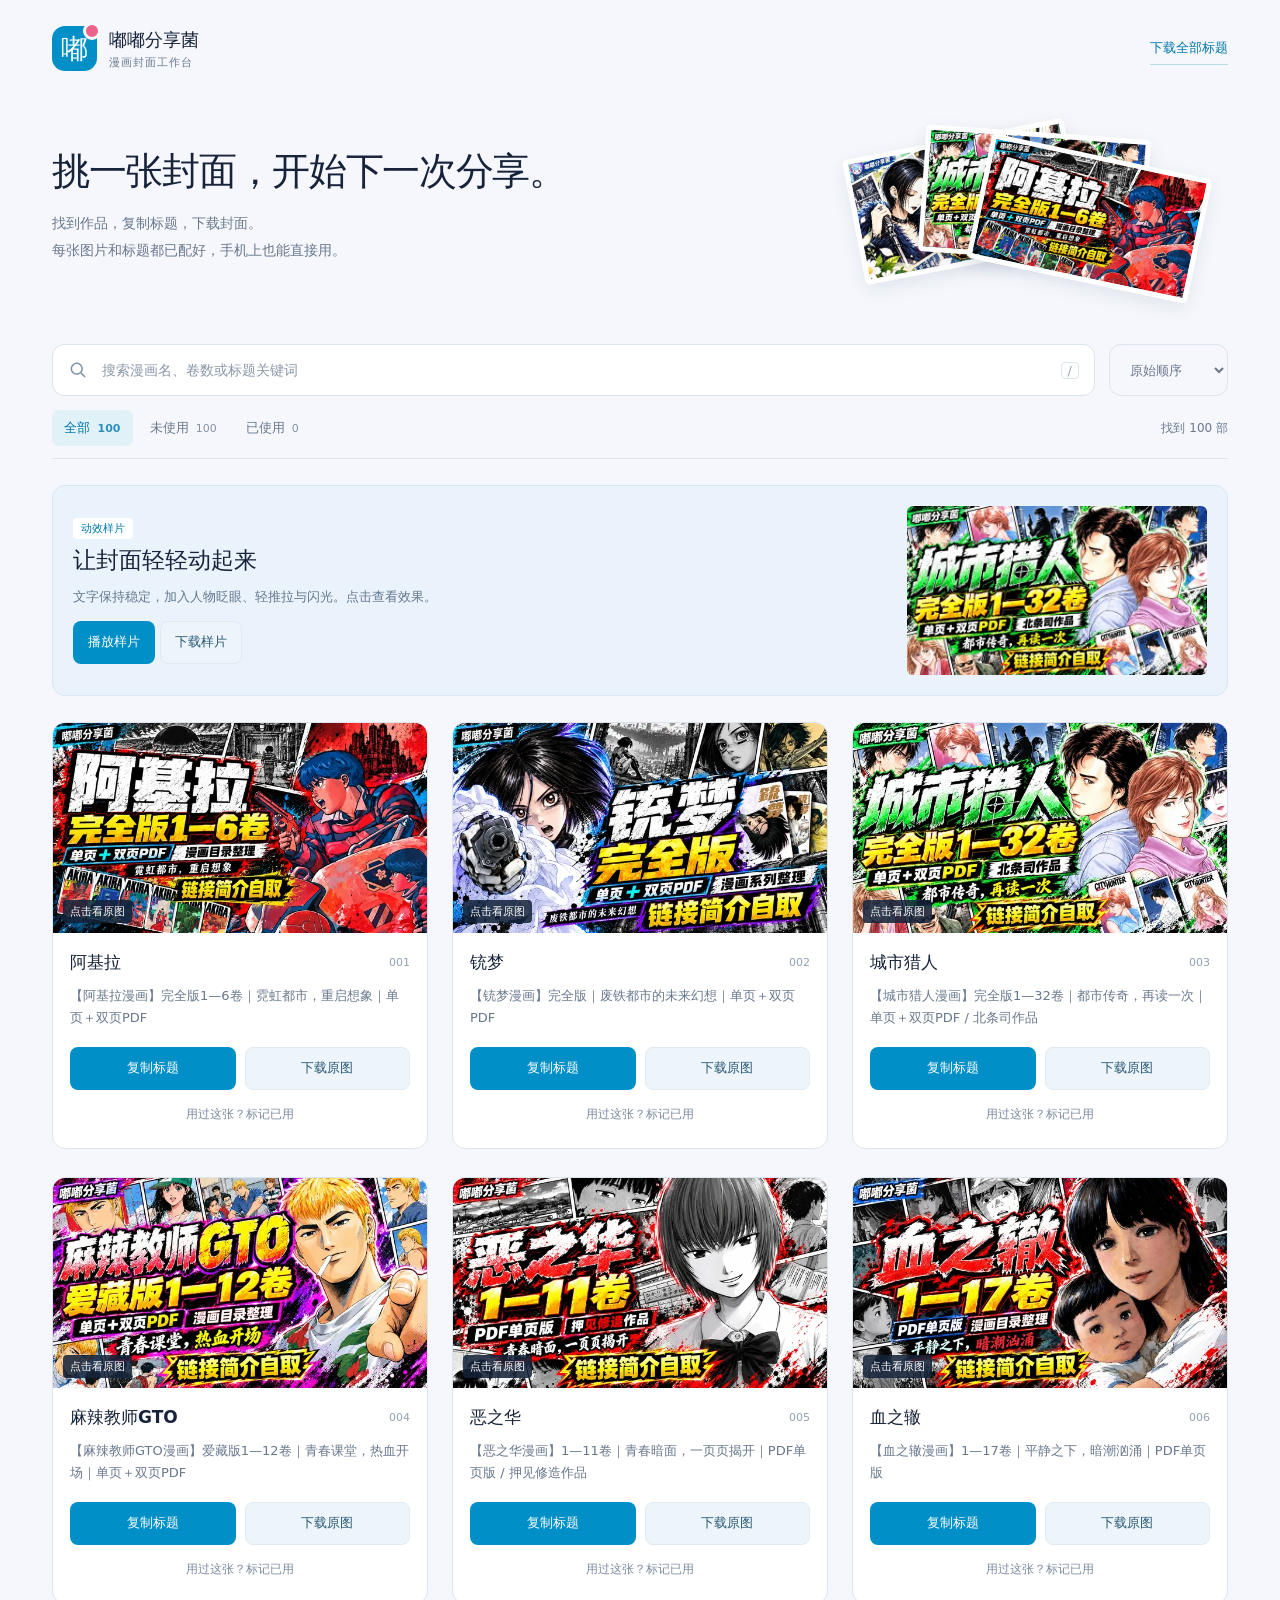
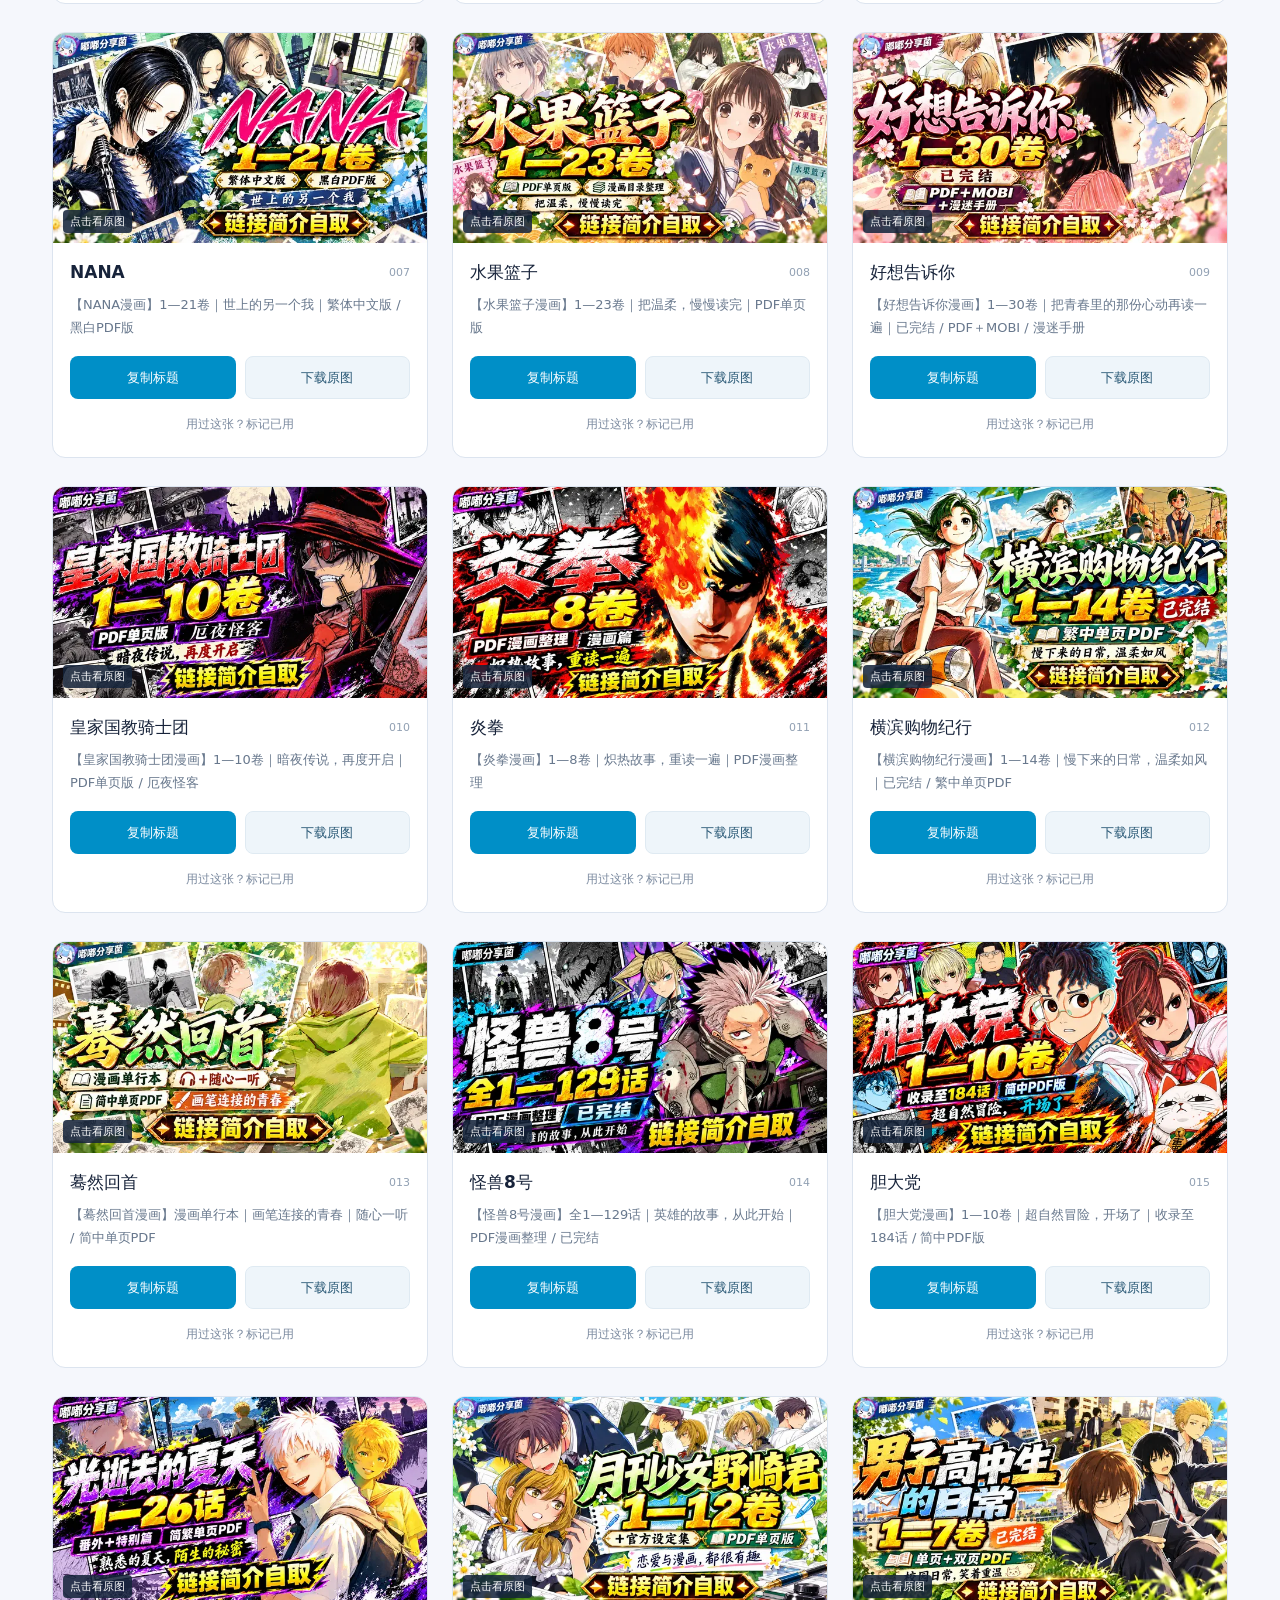
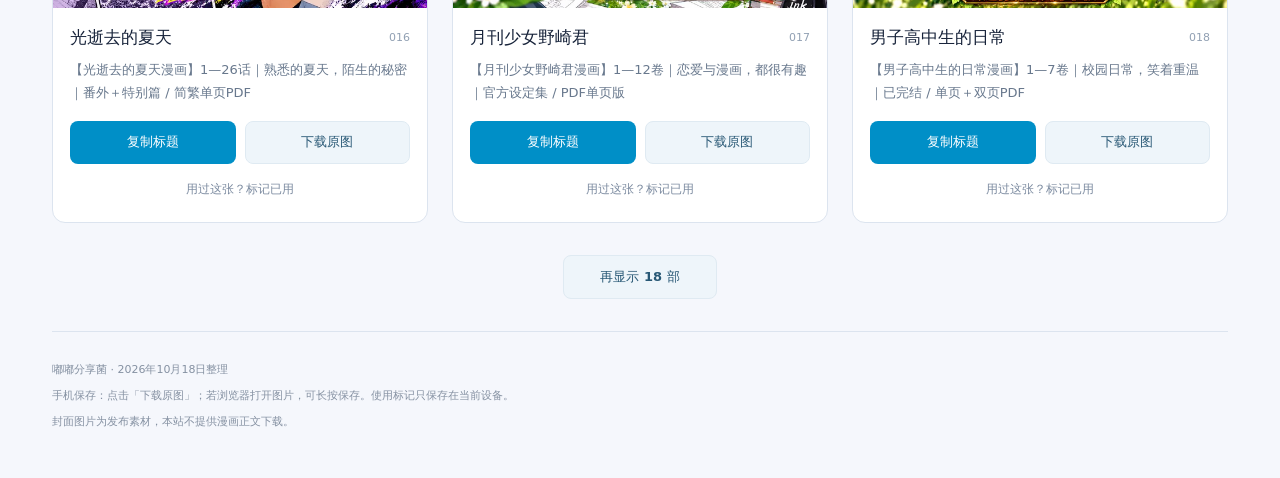
==== index.html @ 1d95ffb0 "Publish comic cover library backup" ====
<!doctype html>
<html lang="zh-CN">
<head>
  <meta charset="utf-8">
  <meta name="viewport" content="width=device-width,initial-scale=1,viewport-fit=cover">
  <meta name="theme-color" content="#f5f7fc">
  <meta name="description" content="嘟嘟分享菌的漫画封面工作台：查找漫画封面、下载高清原图、一键复制发布标题。">
  <title>漫画封面库 · 嘟嘟分享菌</title>
  <link rel="icon" href="icon.svg" type="image/svg+xml">
  <link rel="stylesheet" href="styles.css">
</head>
<body>
  <header class="masthead">
    <a class="brand" href="./" aria-label="漫画封面库首页"><span class="brand-mark" aria-hidden="true">嘟</span><span>嘟嘟分享菌<small>漫画封面工作台</small></span></a>
    <a class="text-link" href="titles.txt" download="100部漫画标题.txt">下载全部标题</a>
  </header>
  <main>
    <section class="intro" aria-labelledby="page-title">
      <div><h1 id="page-title">挑一张封面，<br class="mobile-break">开始下一次分享。</h1><p>找到作品，复制标题，下载封面。<br>每张图片和标题都已配好，手机上也能直接用。</p></div>
      <div class="cover-stack" aria-hidden="true"><img src="previews/007.webp" alt=""><img src="previews/003.webp" alt=""><img src="previews/001.webp" alt=""></div>
    </section>
    <section class="toolbox" aria-label="查找和筛选">
      <div class="search-row"><label class="searchbox"><svg viewBox="0 0 24 24" aria-hidden="true"><circle cx="10.5" cy="10.5" r="6.5"/><path d="m15.5 15.5 5 5"/></svg><input id="search" type="search" placeholder="搜索漫画名、卷数或标题关键词" aria-label="搜索漫画名或标题" autocomplete="off"><kbd>/</kbd></label><label class="sort"><span class="sr-only">排序方式</span><select id="sort"><option value="original">原始顺序</option><option value="name">按名称排序</option></select></label></div>
      <div class="filter-row"><div class="tabs" role="group" aria-label="使用状态"><button data-filter="all" class="active" aria-pressed="true">全部 <span id="all-count">100</span></button><button data-filter="unused" aria-pressed="false">未使用 <span id="unused-count">100</span></button><button data-filter="used" aria-pressed="false">已使用 <span id="used-count">0</span></button></div><span id="result-count" role="status" aria-live="polite">正在载入素材…</span></div>
    </section>
    <section id="motion-section" class="motion-section" hidden aria-labelledby="motion-heading"><div><span class="sample-tag">动效样片</span><h2 id="motion-heading">让封面轻轻动起来</h2><p>文字保持稳定，加入人物眨眼、轻推拉与闪光。点击查看效果。</p><button id="open-motion" class="btn primary">播放样片</button> <a class="btn secondary" href="videos/city-hunter-motion.mp4" download="城市猎人_动态封面样片.mp4">下载样片</a></div><video id="sample-thumb" src="videos/city-hunter-motion.mp4" poster="previews/003.webp" muted playsinline preload="none" aria-label="城市猎人动态封面样片"></video></section>
    <section id="gallery" class="gallery" aria-label="漫画封面与标题"><p class="loading">正在打开封面库…</p></section>
    <div id="empty" class="empty" hidden><h2>没有找到这部漫画</h2><p>试试作品名中的几个字，或清除筛选后再找。</p><button id="reset" class="btn primary">显示全部封面</button></div>
    <div class="load-area"><button id="load-more" class="btn secondary" hidden>再显示 18 部</button></div>
    <footer><p>嘟嘟分享菌 · 2026年10月18日整理</p><p>手机保存：点击「下载原图」；若浏览器打开图片，可长按保存。使用标记只保存在当前设备。</p><p>封面图片为发布素材，本站不提供漫画正文下载。</p></footer>
  </main>
  <dialog id="detail" aria-labelledby="detail-name"><div class="dialog-top"><h2 id="detail-name"></h2><button class="close" id="close-detail" aria-label="关闭大图">×</button></div><div class="detail-image-wrap"><img id="detail-image" alt=""></div><div class="detail-body"><p class="field-label">发布标题</p><textarea id="detail-title" rows="3" readonly aria-label="发布标题"></textarea><div class="detail-actions"><button id="detail-copy" class="btn primary">复制标题</button><a id="detail-download" class="btn secondary" download>下载原图</a><button id="detail-used" class="btn quiet">标记已用</button></div><p class="detail-hint" id="detail-meta"></p><p class="detail-hint">如果无法一键复制，可长按上面的标题手动复制。</p></div></dialog>
  <dialog id="motion-dialog" aria-labelledby="motion-title"><div class="dialog-top"><h2 id="motion-title">城市猎人 · 动态封面样片</h2><button class="close" id="close-motion" aria-label="关闭样片">×</button></div><video id="motion-video" controls playsinline preload="none" poster="previews/003.webp"><source src="videos/city-hunter-motion.mp4" type="video/mp4"></video><div class="detail-body"><p>保留原封面信息，用局部眨眼与轻动效呈现。</p><a class="btn primary" href="videos/city-hunter-motion.mp4" download="城市猎人_动态封面样片.mp4">下载 MP4 样片</a></div></dialog>
  <div id="toast" class="toast" role="status" aria-live="polite"></div>
  <script src="app.js" defer></script>
</body>
</html>
---- styles.css ----
:root{--paper:#f5f7fc;--ink:#17233a;--muted:#69788d;--blue:#008fc7;--blue-dark:#0077a8;--line:#dce4ef;--pink:#ed628b;--white:#fff;font-family:"Microsoft YaHei","PingFang SC","Noto Sans CJK SC",system-ui,sans-serif;color:var(--ink);background:var(--paper);font-synthesis:none}*{box-sizing:border-box}body{margin:0}a{color:inherit}button,input,select,textarea{font:inherit}button,a,input,select,textarea{-webkit-tap-highlight-color:transparent}button,a{touch-action:manipulation}button{cursor:pointer}button:disabled{opacity:.6;cursor:progress}button:focus-visible,a:focus-visible,input:focus-visible,select:focus-visible,textarea:focus-visible{outline:3px solid #58b7e3;outline-offset:3px}button{color:inherit}.masthead{max-width:1240px;margin:auto;display:flex;align-items:center;justify-content:space-between;padding:26px 32px}.brand{text-decoration:none;display:flex;gap:12px;align-items:center;font-size:18px;font-weight:750}.brand small{display:block;font-size:11px;font-weight:500;color:var(--muted);margin-top:3px;letter-spacing:1px}.brand-mark{display:grid;place-items:center;width:45px;height:45px;border-radius:13px;background:var(--blue);color:white;font-size:27px;position:relative}.brand-mark:after{content:"";width:12px;height:12px;border:3px solid var(--paper);border-radius:50%;background:var(--pink);position:absolute;right:-4px;top:-4px}.text-link{font-size:13px;color:var(--blue-dark);text-decoration:none;border-bottom:1px solid #b9dce9;padding:7px 0}main{max-width:1240px;margin:auto;padding:0 32px}.intro{display:flex;align-items:center;justify-content:space-between;padding:26px 0 45px;gap:32px;overflow:hidden}.intro h1{font-size:clamp(27px,3vw,40px);letter-spacing:-1.3px;line-height:1.45;margin:0 0 12px;font-weight:850}.intro p{font-size:14px;line-height:1.9;color:var(--muted);margin:0}.mobile-break{display:none}.cover-stack{width:350px;height:160px;position:relative;margin-right:26px}.cover-stack img{width:225px;aspect-ratio:16/9;object-fit:cover;border:5px solid white;border-radius:5px;position:absolute;box-shadow:0 6px 18px #22375318;top:15px}.cover-stack img:nth-child(1){left:0;transform:rotate(-11deg)}.cover-stack img:nth-child(2){left:70px;top:9px;transform:rotate(4deg)}.cover-stack img:nth-child(3){left:125px;top:32px;transform:rotate(12deg)}.toolbox{position:sticky;top:0;z-index:4;padding:16px 0 12px;background:var(--paper);border-bottom:1px solid var(--line);margin-bottom:26px}.search-row{display:flex;gap:14px}.searchbox{display:flex;align-items:center;gap:12px;flex:1;background:#fff;border:1px solid var(--line);border-radius:12px;padding:0 15px;min-width:0}.searchbox:focus-within{border-color:var(--blue)}.searchbox svg{width:20px;height:20px;stroke:#7c8fa6;stroke-width:1.8;fill:none;flex-shrink:0}.searchbox input{width:100%;border:0;outline:none;background:transparent;height:50px;min-width:0;color:var(--ink);font-size:14px}.searchbox input::placeholder{color:#8a97a8}.searchbox kbd{border:1px solid var(--line);padding:0 6px;color:#9aa6b8;border-radius:4px;font-family:inherit;font-size:13px}.sort select{height:52px;background:var(--paper);border:1px solid var(--line);border-radius:12px;padding:0 16px;font-size:13px;color:var(--muted);max-width:140px}.filter-row{display:flex;justify-content:space-between;align-items:center;margin-top:14px;gap:12px}.tabs{display:flex;gap:5px}.tabs button{background:transparent;border:0;padding:9px 12px;border-radius:7px;font-size:13px;color:var(--muted);white-space:nowrap}.tabs button.active{background:#e1f1f8;color:var(--blue-dark);font-weight:750}.tabs span{font-size:11px;opacity:.8;margin-left:3px}#result-count{font-size:12px;color:var(--muted);white-space:nowrap}.gallery{display:grid;grid-template-columns:repeat(3,minmax(0,1fr));gap:28px 24px}.card{background:white;border:1px solid var(--line);border-radius:13px;overflow:hidden}.cover-open{border:0;background:#e5eaf3;padding:0;display:block;width:100%;aspect-ratio:16/9;position:relative}.cover-open img{display:block;width:100%;height:100%;object-fit:contain}.image-badge{position:absolute;left:10px;bottom:10px;background:#14233adc;color:white;font-size:11px;border-radius:4px;padding:4px 7px}.used-badge{background:#117e65ed}.card-body{padding:17px}.card-heading{display:flex;gap:12px;align-items:center;justify-content:space-between;margin-bottom:9px}.card h2{font-size:17px;margin:0;font-weight:800;line-height:1.5}.card-index{font-size:11px;color:#91a0b3}.card-title{font-size:13px;line-height:1.75;color:#68788d;margin:0 0 16px;min-height:46px;display:-webkit-box;-webkit-line-clamp:2;-webkit-box-orient:vertical;overflow:hidden;user-select:text}.card-actions{display:grid;grid-template-columns:1fr 1fr;gap:9px}.btn{border-radius:8px;min-height:43px;padding:11px 14px;display:inline-flex;align-items:center;justify-content:center;text-decoration:none;border:1px solid transparent;font-size:13px;font-weight:700;line-height:1.4}.primary{background:var(--blue);color:#fff}.primary:hover{background:var(--blue-dark)}.secondary{background:#eef5fa;color:#285875;border-color:#dfeaf2}.secondary:hover{background:#e1eef7}.quiet{background:white;border-color:var(--line);color:var(--muted)}.mark-used{display:block;width:100%;margin-top:9px;min-height:32px;font-size:12px;background:transparent;border:0;color:#7c8ba0}.mark-used[aria-pressed=true]{color:#117e65}.load-area{text-align:center;margin:32px 0}.load-area .btn{padding:12px 36px}.empty{text-align:center;padding:55px 20px}.empty h2{font-size:22px}.empty p{font-size:14px;color:var(--muted);line-height:1.7}footer{padding:22px 0 40px;border-top:1px solid var(--line);color:#8591a2;font-size:11px;line-height:1.8}footer p{margin:6px 0}dialog{border:0;border-radius:15px;padding:0;width:min(1000px,calc(100% - 32px));max-height:calc(100dvh - 32px);color:var(--ink);box-shadow:0 25px 100px #0003}dialog::backdrop{background:#132139b8}.dialog-top{display:flex;align-items:center;justify-content:space-between;padding:15px 20px;gap:18px;background:#fff;position:sticky;top:0;z-index:2}.dialog-top h2{font-size:17px;margin:0}.close{font-size:28px;line-height:1;display:grid;place-items:center;min-width:36px;min-height:36px;border:0;border-radius:50%;background:#eff3f9;color:#5b6c83}.detail-image-wrap{background:#102035}#detail-image{width:100%;display:block;max-height:65vh;object-fit:contain}.detail-body{padding:20px;background:white}.field-label{margin:0 0 8px;font-size:12px;color:var(--muted)}#detail-title{width:100%;font-size:15px;line-height:1.8;background:#f5f7fc;padding:12px;border:1px solid var(--line);border-radius:8px;resize:vertical;color:var(--ink);user-select:text}.detail-actions{display:flex;gap:10px;margin-top:14px;flex-wrap:wrap}.detail-hint{font-size:11px;line-height:1.8;color:var(--muted);margin:12px 0 0}.toast{position:fixed;bottom:max(30px,env(safe-area-inset-bottom));left:50%;transform:translate(-50%,15px);background:#17233af5;color:white;font-size:13px;padding:13px 22px;border-radius:10px;z-index:50;opacity:0;pointer-events:none;transition:opacity .15s,transform .15s;max-width:calc(100% - 32px);text-align:center}.toast.show{opacity:1;transform:translate(-50%,0)}.sr-only{position:absolute;width:1px;height:1px;margin:-1px;clip:rect(0,0,0,0);overflow:hidden}.motion-section{background:#eaf2fb;border:1px solid #d8e6f5;border-radius:13px;padding:20px;display:grid;grid-template-columns:1fr 300px;gap:25px;align-items:center;margin:0 0 26px}.motion-section[hidden]{display:none}.motion-section h2{font-size:23px;margin:9px 0}.motion-section p{font-size:13px;color:#62788e;line-height:1.8;margin:0 0 13px}.sample-tag{font-size:11px;background:white;padding:4px 8px;border-radius:4px;color:var(--blue-dark)}.motion-section video{width:100%;border-radius:6px;aspect-ratio:16/9;object-fit:contain}#motion-video{display:block;width:100%;max-height:65vh;background:#111}.loading{padding:40px 0;color:var(--muted);font-size:14px}
@media(max-width:960px){.gallery{grid-template-columns:repeat(2,minmax(0,1fr))}.cover-stack{width:270px;transform:scale(.85);transform-origin:right center;margin-left:-70px}.intro h1{font-size:31px}.intro{gap:0}.motion-section{grid-template-columns:1fr 250px}}
@media(max-width:600px){.masthead{padding:20px 18px 12px}.brand{font-size:15px;gap:9px}.brand small{font-size:10px;letter-spacing:0}.brand-mark{width:37px;height:37px;border-radius:11px;font-size:23px}.text-link{font-size:11px}main{padding:0 16px}.intro{padding:22px 2px 23px}.intro h1{font-size:28px;line-height:1.5;letter-spacing:-.7px;margin-bottom:10px}.intro p{font-size:12px;line-height:1.8}.mobile-break{display:block}.cover-stack{display:none}.toolbox{padding:12px 0 10px;margin-bottom:18px}.search-row{gap:7px}.searchbox{padding:0 11px;gap:8px;border-radius:10px}.searchbox input{height:46px;font-size:12px}.searchbox svg{width:18px;height:18px}.searchbox kbd{display:none}.sort select{height:48px;max-width:92px;font-size:11px;padding:0 6px;border-radius:10px}.filter-row{margin-top:9px;gap:5px}.tabs{gap:1px}.tabs button{font-size:12px;padding:8px 9px}.tabs span{font-size:10px;margin-left:2px}#result-count{font-size:10px}.gallery{grid-template-columns:1fr;gap:19px}.card{border-radius:12px}.card-body{padding:16px}.card-title{min-height:0;font-size:13px}.card h2{font-size:18px}.card-actions .btn{min-height:45px;font-size:14px}.mark-used{min-height:35px}.image-badge{font-size:10px;bottom:8px;left:8px}.motion-section{grid-template-columns:1fr;padding:16px;gap:14px}.motion-section h2{font-size:21px}.motion-section video{display:none}dialog{width:calc(100% - 16px);max-height:calc(100dvh - 20px);border-radius:12px}.dialog-top{padding:12px 14px}.detail-body{padding:15px}.detail-actions{display:grid;grid-template-columns:1fr 1fr}.detail-actions .quiet{grid-column:1 / -1}.detail-actions .btn{font-size:14px}#detail-title{font-size:14px}.detail-hint{font-size:10px}footer{padding-bottom:25px}}
[hidden]{display:none!important}
@media(prefers-reduced-motion:reduce){*{scroll-behavior:auto!important;transition:none!important;animation:none!important}}
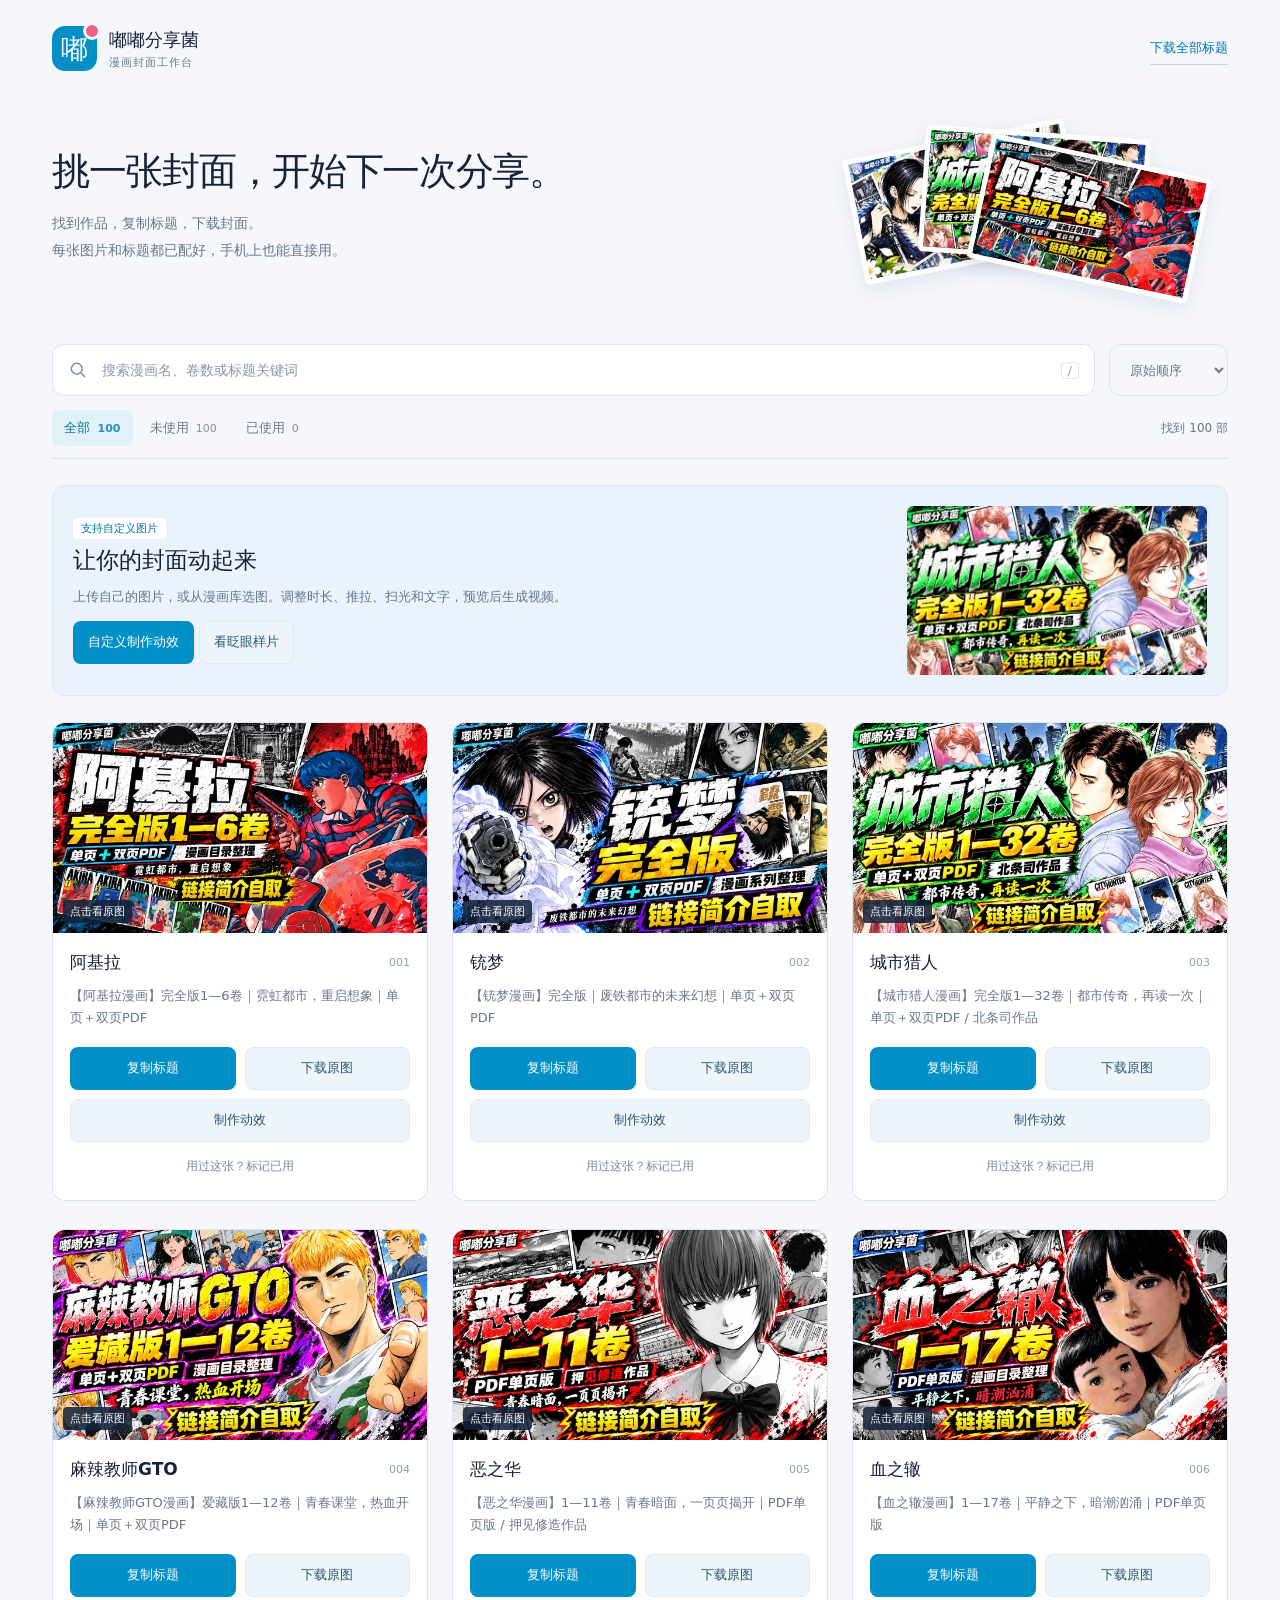
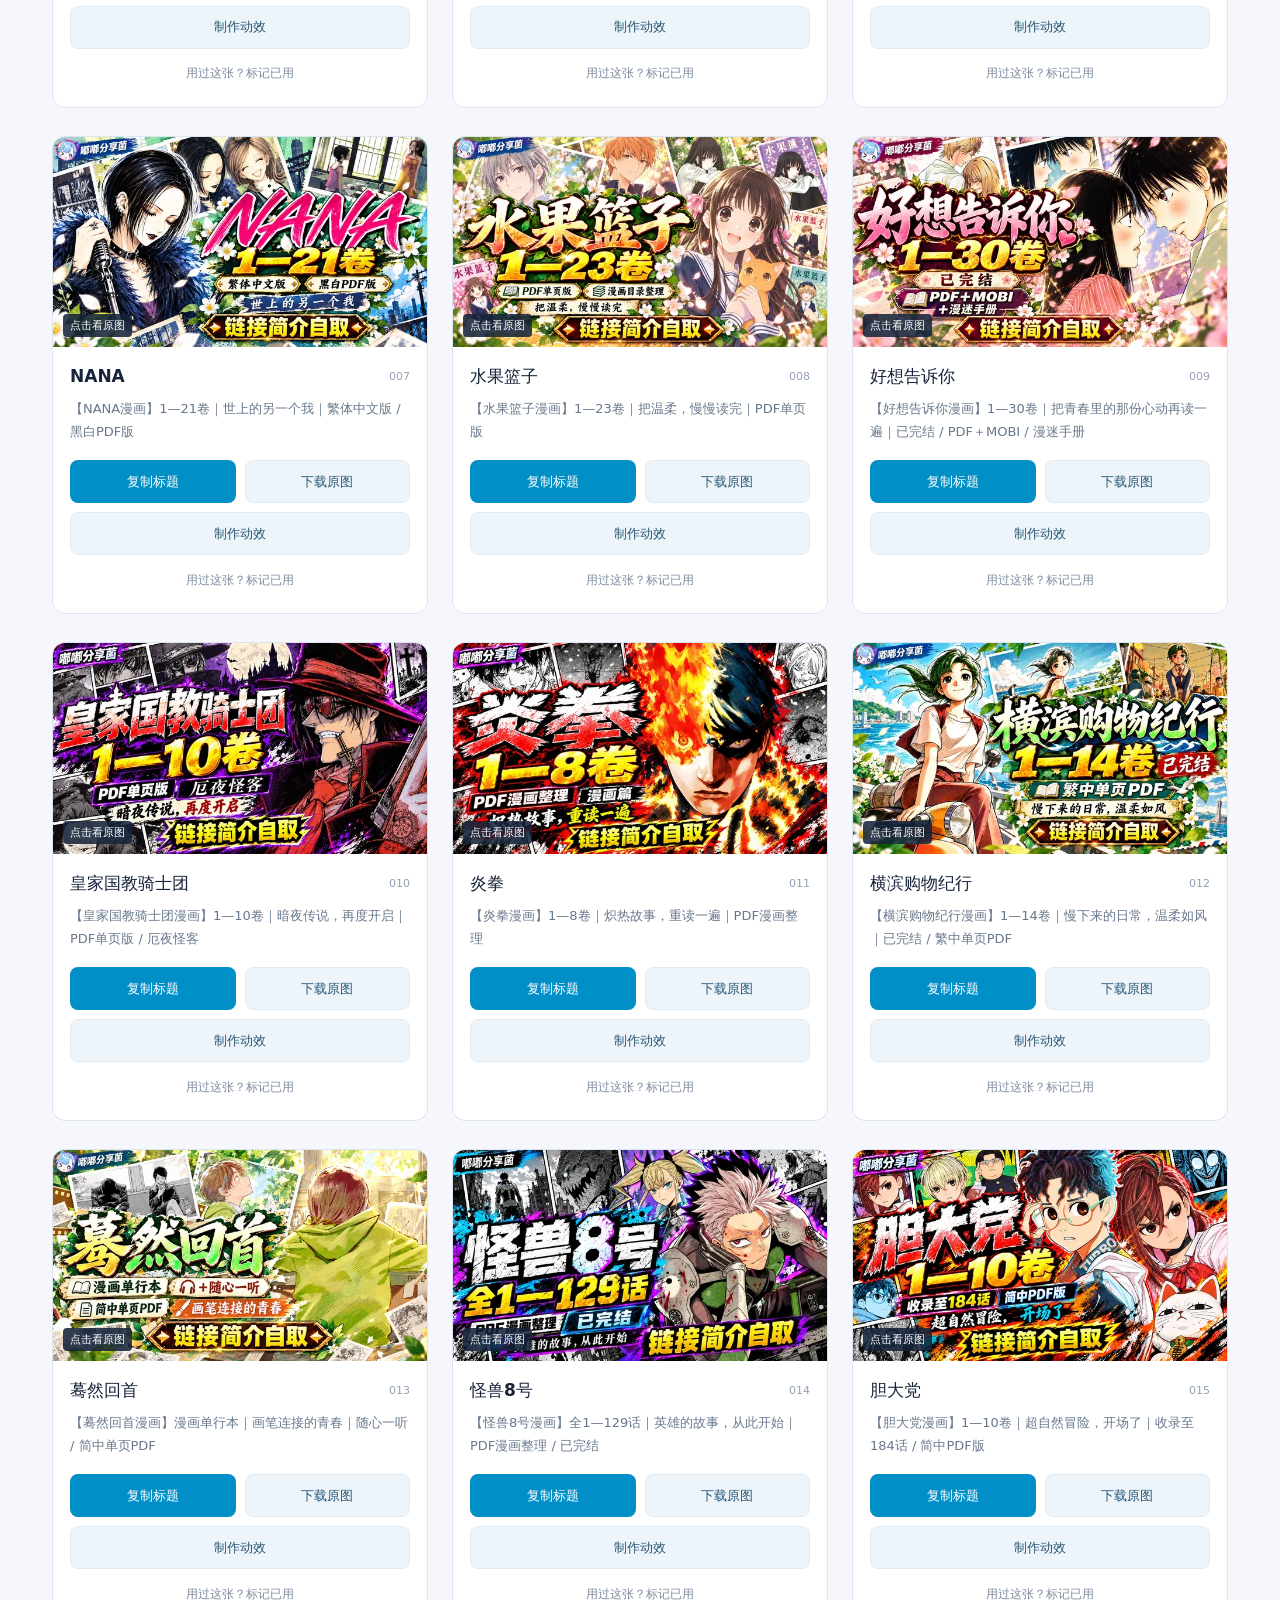
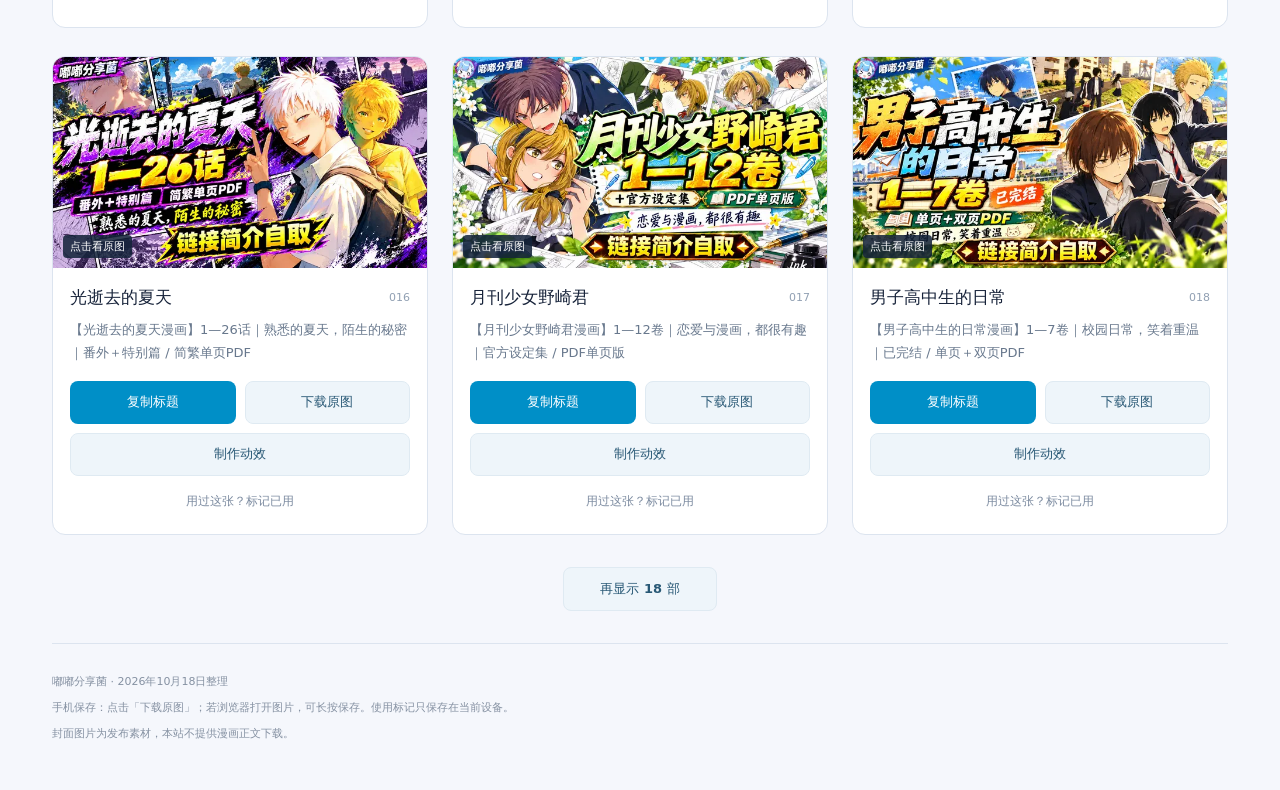
==== commit 4b8345e6: "Add configurable local image motion maker" ====
--- a/index.html
+++ b/index.html
@@ -23,15 +23,15 @@
       <div class="search-row"><label class="searchbox"><svg viewBox="0 0 24 24" aria-hidden="true"><circle cx="10.5" cy="10.5" r="6.5"/><path d="m15.5 15.5 5 5"/></svg><input id="search" type="search" placeholder="搜索漫画名、卷数或标题关键词" aria-label="搜索漫画名或标题" autocomplete="off"><kbd>/</kbd></label><label class="sort"><span class="sr-only">排序方式</span><select id="sort"><option value="original">原始顺序</option><option value="name">按名称排序</option></select></label></div>
       <div class="filter-row"><div class="tabs" role="group" aria-label="使用状态"><button data-filter="all" class="active" aria-pressed="true">全部 <span id="all-count">100</span></button><button data-filter="unused" aria-pressed="false">未使用 <span id="unused-count">100</span></button><button data-filter="used" aria-pressed="false">已使用 <span id="used-count">0</span></button></div><span id="result-count" role="status" aria-live="polite">正在载入素材…</span></div>
     </section>
-    <section id="motion-section" class="motion-section" hidden aria-labelledby="motion-heading"><div><span class="sample-tag">动效样片</span><h2 id="motion-heading">让封面轻轻动起来</h2><p>文字保持稳定，加入人物眨眼、轻推拉与闪光。点击查看效果。</p><button id="open-motion" class="btn primary">播放样片</button> <a class="btn secondary" href="videos/city-hunter-motion.mp4" download="城市猎人_动态封面样片.mp4">下载样片</a></div><video id="sample-thumb" src="videos/city-hunter-motion.mp4" poster="previews/003.webp" muted playsinline preload="none" aria-label="城市猎人动态封面样片"></video></section>
+    <section id="motion-section" class="motion-section" aria-labelledby="motion-heading"><div><span class="sample-tag">支持自定义图片</span><h2 id="motion-heading">让你的封面动起来</h2><p>上传自己的图片，或从漫画库选图。调整时长、推拉、扫光和文字，预览后生成视频。</p><a class="btn primary" href="motion.html">自定义制作动效</a> <button id="open-motion" class="btn secondary">看眨眼样片</button></div><video id="sample-thumb" src="videos/city-hunter-motion.mp4" poster="previews/003.webp" muted playsinline preload="none" aria-label="城市猎人动态封面样片"></video></section>
     <section id="gallery" class="gallery" aria-label="漫画封面与标题"><p class="loading">正在打开封面库…</p></section>
     <div id="empty" class="empty" hidden><h2>没有找到这部漫画</h2><p>试试作品名中的几个字，或清除筛选后再找。</p><button id="reset" class="btn primary">显示全部封面</button></div>
     <div class="load-area"><button id="load-more" class="btn secondary" hidden>再显示 18 部</button></div>
     <footer><p>嘟嘟分享菌 · 2026年10月18日整理</p><p>手机保存：点击「下载原图」；若浏览器打开图片，可长按保存。使用标记只保存在当前设备。</p><p>封面图片为发布素材，本站不提供漫画正文下载。</p></footer>
   </main>
-  <dialog id="detail" aria-labelledby="detail-name"><div class="dialog-top"><h2 id="detail-name"></h2><button class="close" id="close-detail" aria-label="关闭大图">×</button></div><div class="detail-image-wrap"><img id="detail-image" alt=""></div><div class="detail-body"><p class="field-label">发布标题</p><textarea id="detail-title" rows="3" readonly aria-label="发布标题"></textarea><div class="detail-actions"><button id="detail-copy" class="btn primary">复制标题</button><a id="detail-download" class="btn secondary" download>下载原图</a><button id="detail-used" class="btn quiet">标记已用</button></div><p class="detail-hint" id="detail-meta"></p><p class="detail-hint">如果无法一键复制，可长按上面的标题手动复制。</p></div></dialog>
+  <dialog id="detail" aria-labelledby="detail-name"><div class="dialog-top"><h2 id="detail-name"></h2><button class="close" id="close-detail" aria-label="关闭大图">×</button></div><div class="detail-image-wrap"><img id="detail-image" alt=""></div><div class="detail-body"><p class="field-label">发布标题</p><textarea id="detail-title" rows="3" readonly aria-label="发布标题"></textarea><div class="detail-actions"><button id="detail-copy" class="btn primary">复制标题</button><a id="detail-download" class="btn secondary" download>下载原图</a><a id="detail-motion" class="btn secondary" href="motion.html">制作动效</a><button id="detail-used" class="btn quiet">标记已用</button></div><p class="detail-hint" id="detail-meta"></p><p class="detail-hint">如果无法一键复制，可长按上面的标题手动复制。</p></div></dialog>
   <dialog id="motion-dialog" aria-labelledby="motion-title"><div class="dialog-top"><h2 id="motion-title">城市猎人 · 动态封面样片</h2><button class="close" id="close-motion" aria-label="关闭样片">×</button></div><video id="motion-video" controls playsinline preload="none" poster="previews/003.webp"><source src="videos/city-hunter-motion.mp4" type="video/mp4"></video><div class="detail-body"><p>保留原封面信息，用局部眨眼与轻动效呈现。</p><a class="btn primary" href="videos/city-hunter-motion.mp4" download="城市猎人_动态封面样片.mp4">下载 MP4 样片</a></div></dialog>
   <div id="toast" class="toast" role="status" aria-live="polite"></div>
-  <script src="app.js" defer></script>
+  <script src="app.js?v=20261021-1" defer></script>
 </body>
 </html>
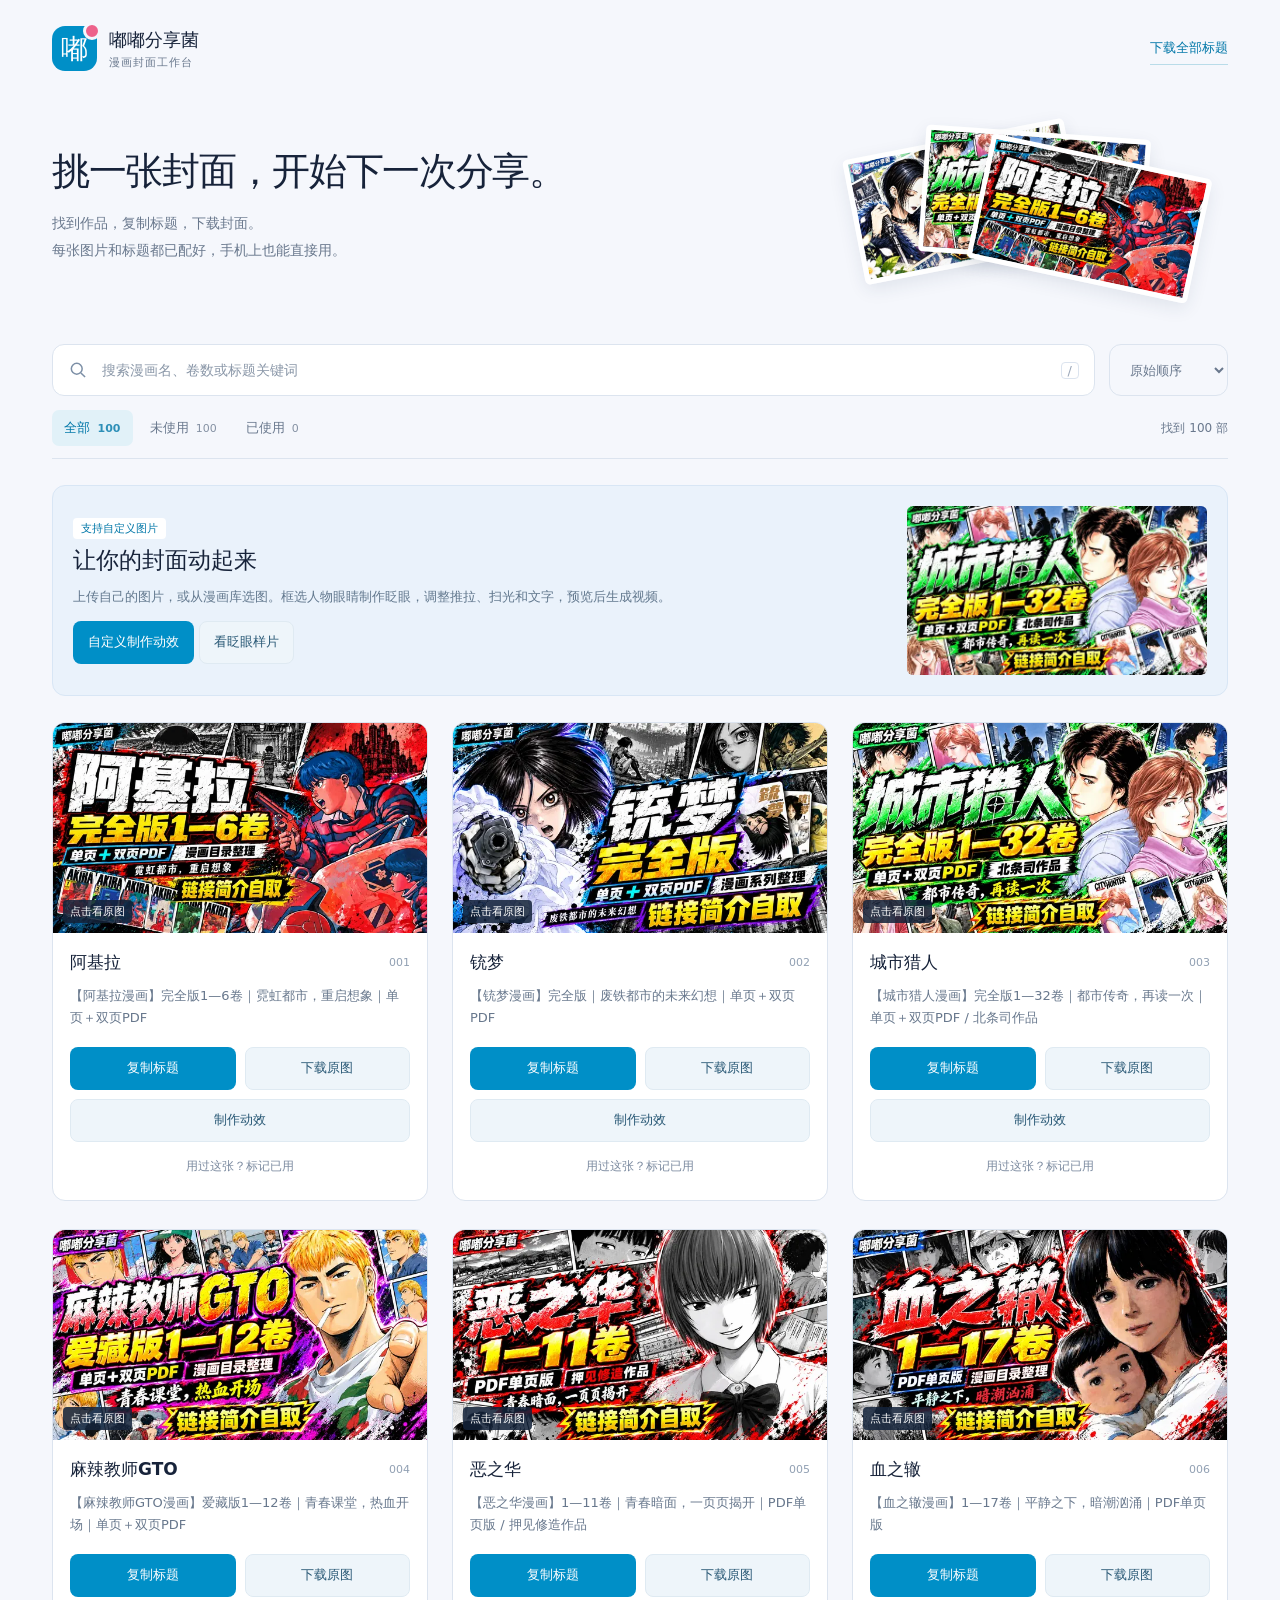
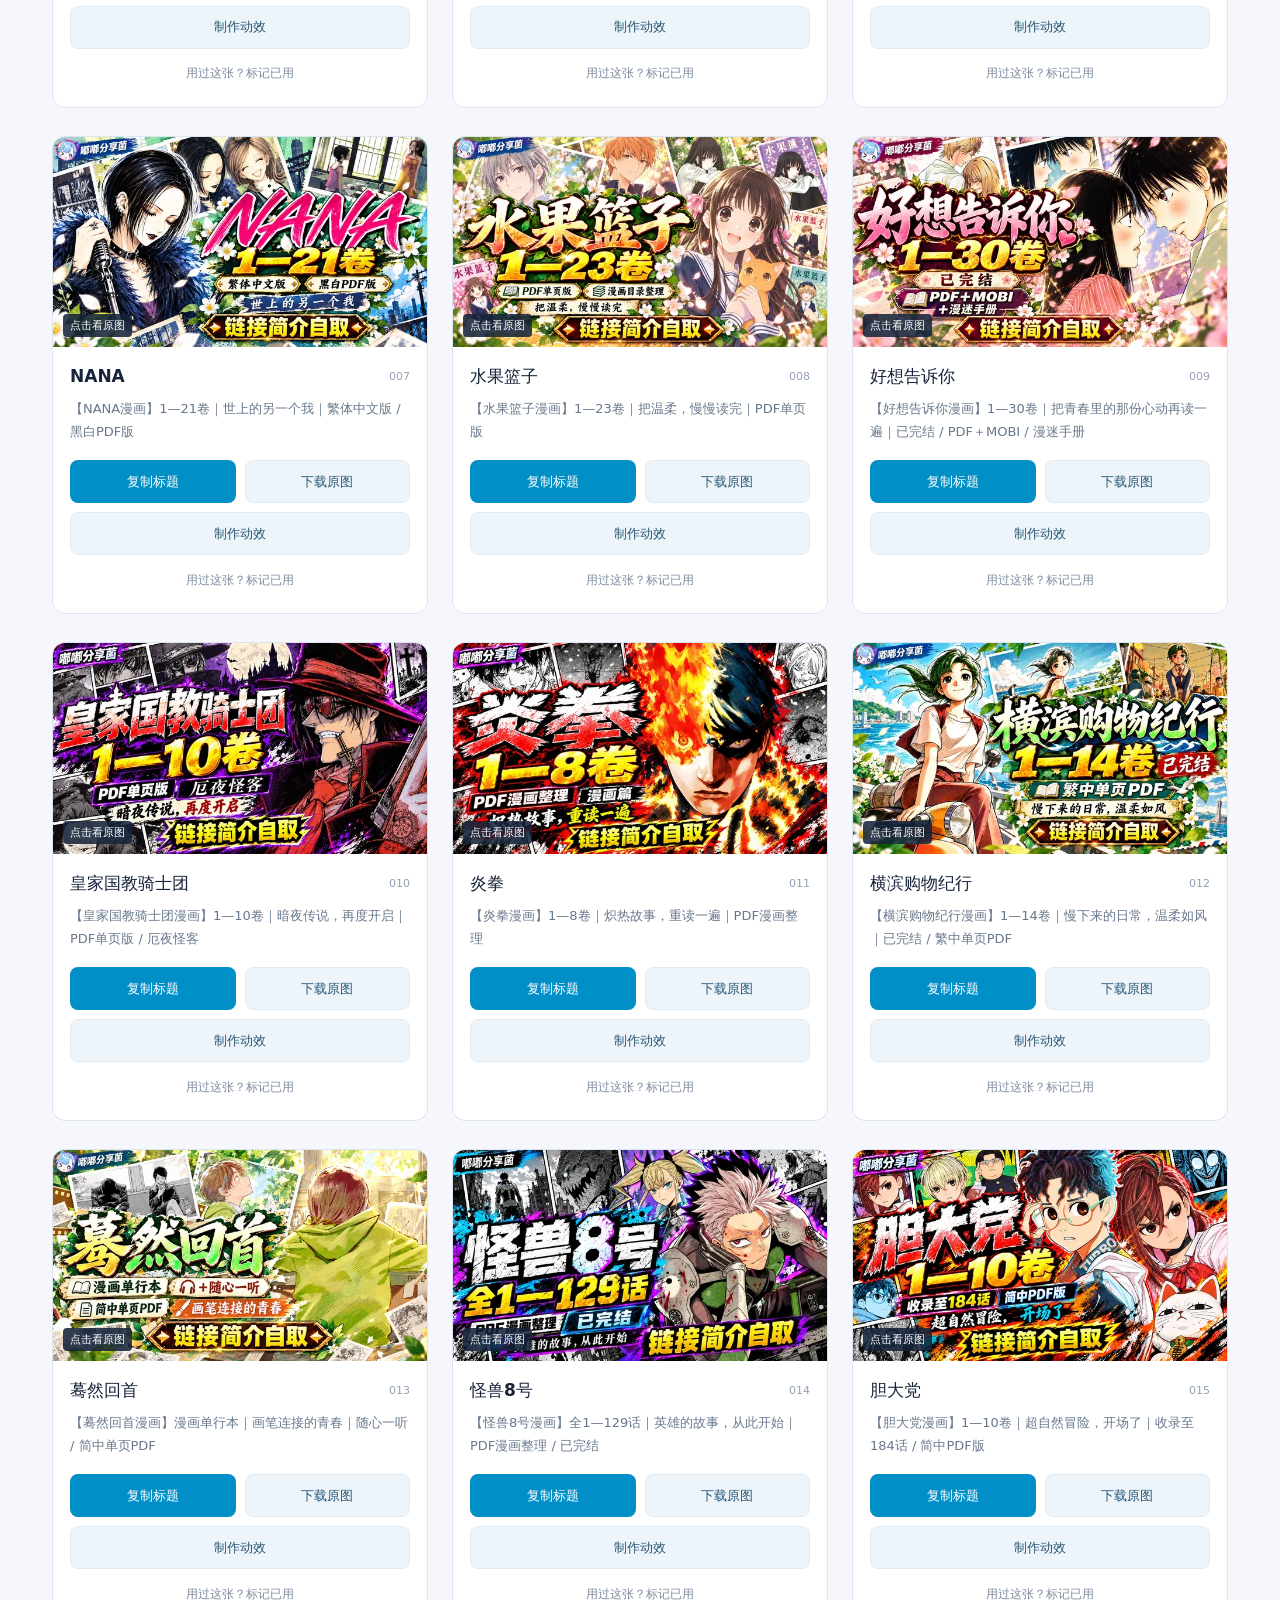
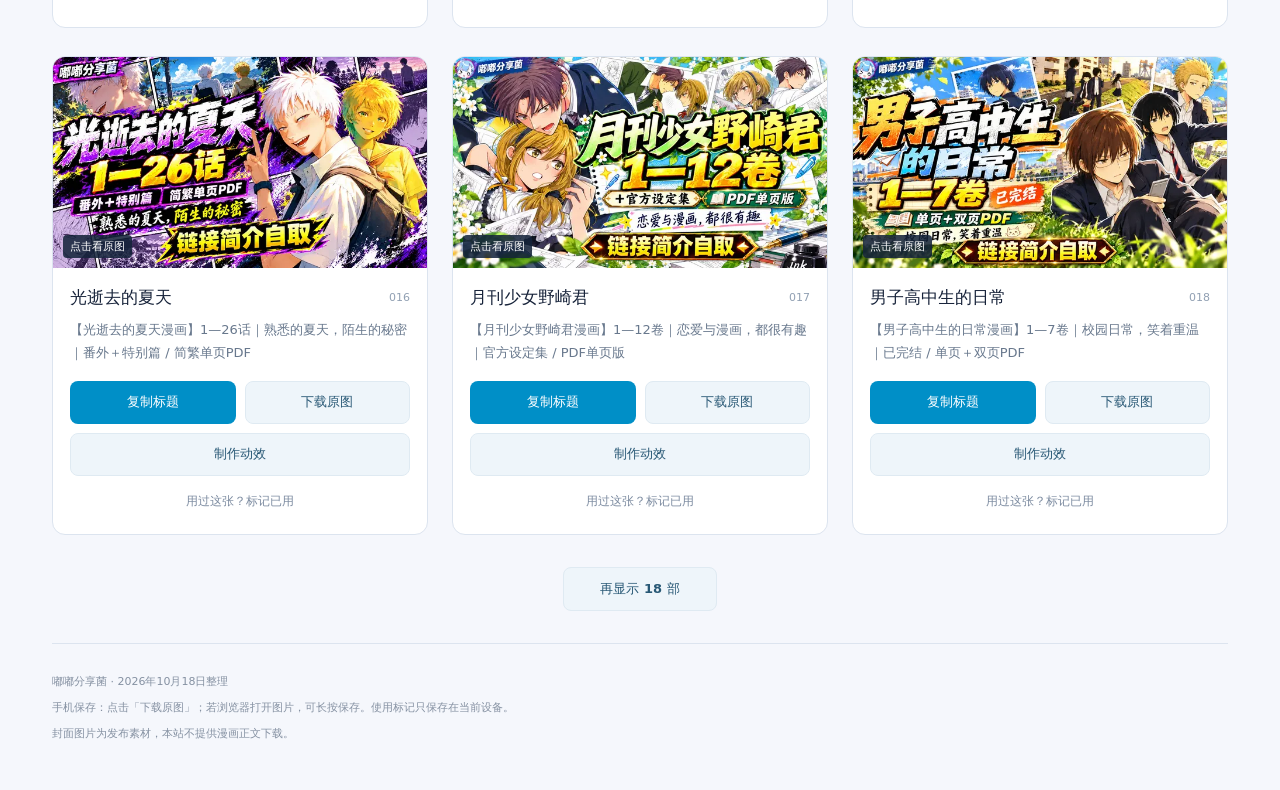
==== commit 2f119832: "Add custom image blinking with eye selection and keyframes" ====
--- a/index.html
+++ b/index.html
@@ -23,7 +23,7 @@
       <div class="search-row"><label class="searchbox"><svg viewBox="0 0 24 24" aria-hidden="true"><circle cx="10.5" cy="10.5" r="6.5"/><path d="m15.5 15.5 5 5"/></svg><input id="search" type="search" placeholder="搜索漫画名、卷数或标题关键词" aria-label="搜索漫画名或标题" autocomplete="off"><kbd>/</kbd></label><label class="sort"><span class="sr-only">排序方式</span><select id="sort"><option value="original">原始顺序</option><option value="name">按名称排序</option></select></label></div>
       <div class="filter-row"><div class="tabs" role="group" aria-label="使用状态"><button data-filter="all" class="active" aria-pressed="true">全部 <span id="all-count">100</span></button><button data-filter="unused" aria-pressed="false">未使用 <span id="unused-count">100</span></button><button data-filter="used" aria-pressed="false">已使用 <span id="used-count">0</span></button></div><span id="result-count" role="status" aria-live="polite">正在载入素材…</span></div>
     </section>
-    <section id="motion-section" class="motion-section" aria-labelledby="motion-heading"><div><span class="sample-tag">支持自定义图片</span><h2 id="motion-heading">让你的封面动起来</h2><p>上传自己的图片，或从漫画库选图。调整时长、推拉、扫光和文字，预览后生成视频。</p><a class="btn primary" href="motion.html">自定义制作动效</a> <button id="open-motion" class="btn secondary">看眨眼样片</button></div><video id="sample-thumb" src="videos/city-hunter-motion.mp4" poster="previews/003.webp" muted playsinline preload="none" aria-label="城市猎人动态封面样片"></video></section>
+    <section id="motion-section" class="motion-section" aria-labelledby="motion-heading"><div><span class="sample-tag">支持自定义图片</span><h2 id="motion-heading">让你的封面动起来</h2><p>上传自己的图片，或从漫画库选图。框选人物眼睛制作眨眼，调整推拉、扫光和文字，预览后生成视频。</p><a class="btn primary" href="motion.html">自定义制作动效</a> <button id="open-motion" class="btn secondary">看眨眼样片</button></div><video id="sample-thumb" src="videos/city-hunter-motion.mp4" poster="previews/003.webp" muted playsinline preload="none" aria-label="城市猎人动态封面样片"></video></section>
     <section id="gallery" class="gallery" aria-label="漫画封面与标题"><p class="loading">正在打开封面库…</p></section>
     <div id="empty" class="empty" hidden><h2>没有找到这部漫画</h2><p>试试作品名中的几个字，或清除筛选后再找。</p><button id="reset" class="btn primary">显示全部封面</button></div>
     <div class="load-area"><button id="load-more" class="btn secondary" hidden>再显示 18 部</button></div>
